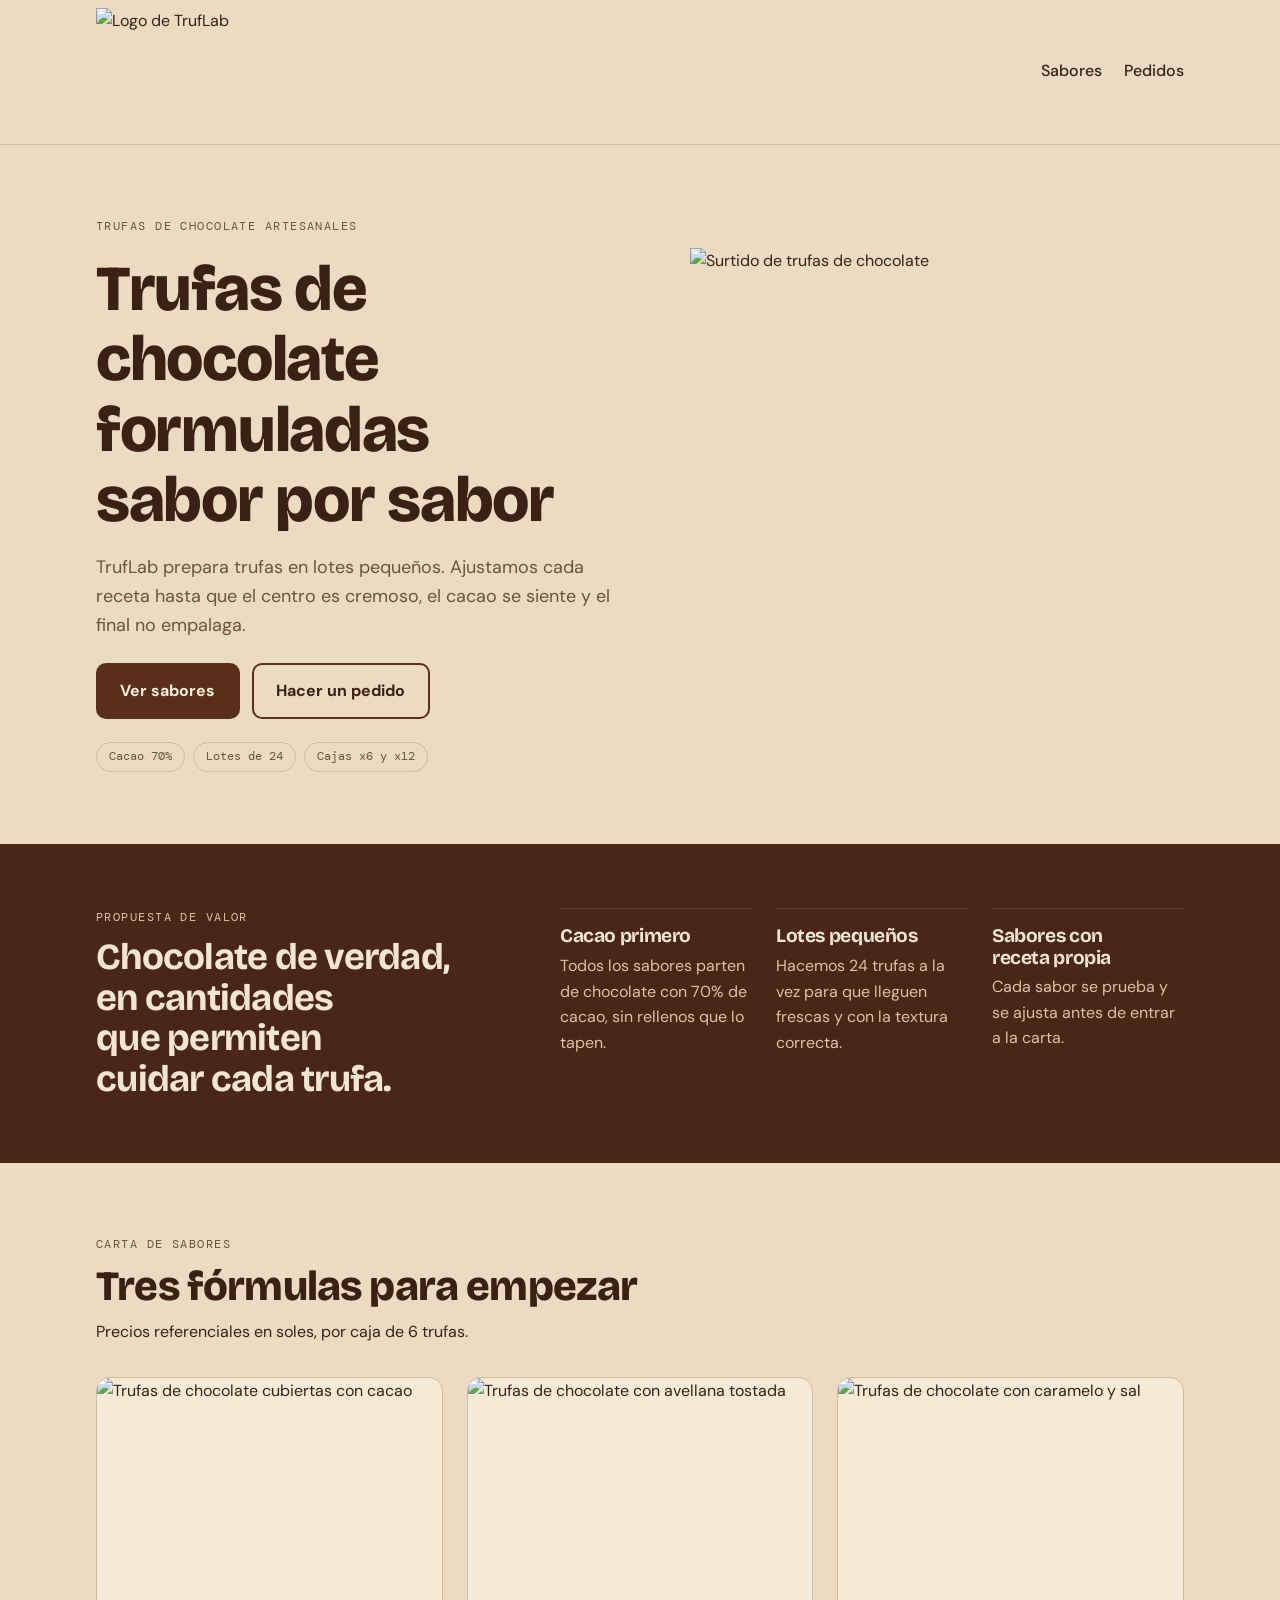
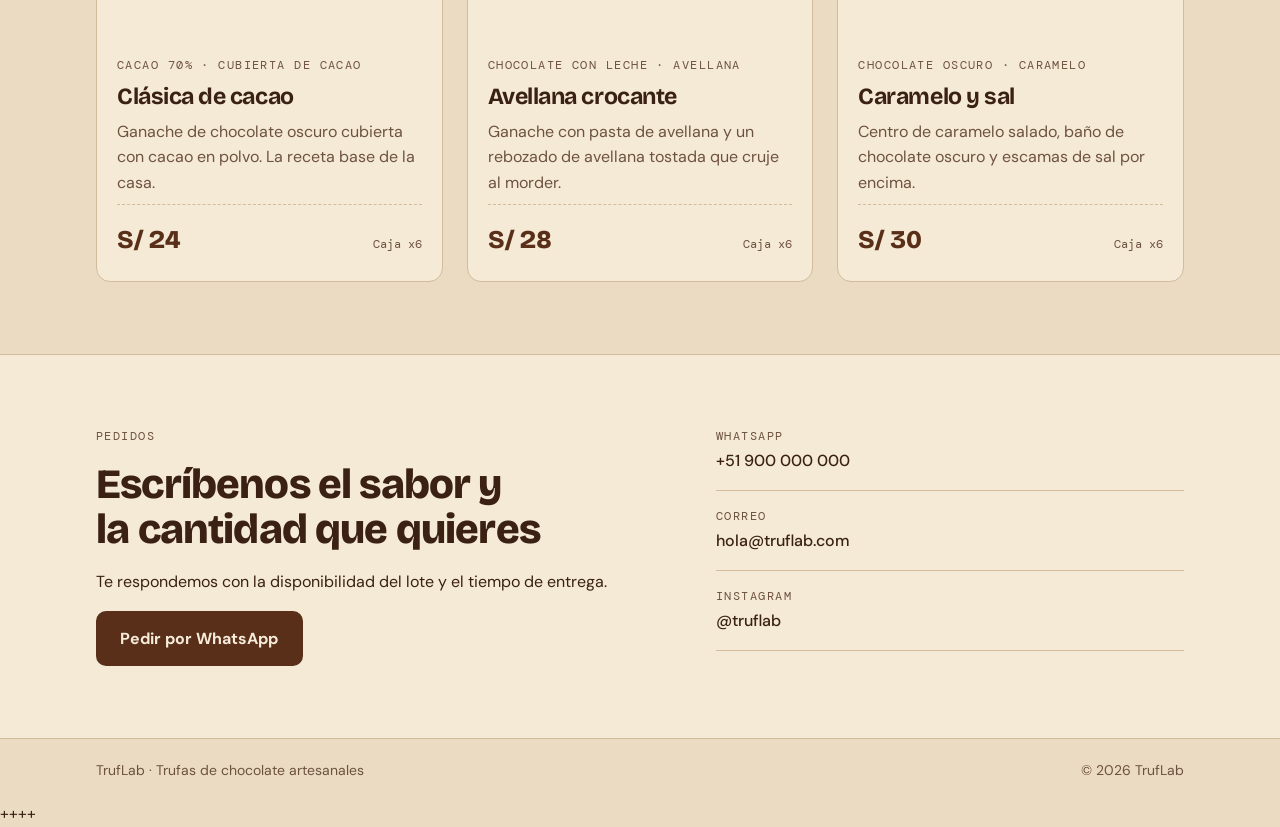
==== index.html @ 4986d599 "Rename Trufilab (2).html to index.html" ====
<!DOCTYPE html>
<html lang="es">
<head>
    <meta charset="UTF-8">
    <meta name="viewport" content="width=device-width, initial-scale=1.0">

    <title>TrufLab | Trufas artesanales</title>

    <meta name="description" content="TrufLab: trufas de chocolate artesanales de distintos sabores, hechas en lotes pequeños.">

    <link rel="preconnect" href="https://fonts.googleapis.com">
    <link rel="preconnect" href="https://fonts.gstatic.com" crossorigin>

    <link href="https://fonts.googleapis.com/css2?family=Bricolage+Grotesque:wght@600;700;800&family=DM+Mono:wght@400;500&family=DM+Sans:wght@400;500;700&display=swap" rel="stylesheet">

    <link rel="stylesheet" href="styles.css">
</head>

<body>

    <!-- ENCABEZADO -->
    <header class="site-header">
        <div class="wrap header-inner">

            <a class="brand" href="#inicio" aria-label="TrufLab, ir al inicio">
                <img src="img/logo.png"
                     alt="Logo de TrufLab"<
                     width="600"
                     height="411">
            </a>

            <nav class="nav" aria-label="Navegación principal">
                <a href="#sabores">Sabores</a>
                <a href="#pedidos">Pedidos</a>
            </nav>

        </div>
    </header>

    <main id="inicio">

        <!-- PRESENTACIÓN PRINCIPAL -->
        <section class="hero">
            <div class="wrap hero-inner">

                <div class="hero-copy">

                    <p class="eyebrow">Trufas de chocolate artesanales</p>

                    <h1>Trufas de chocolate formuladas sabor por sabor</h1>

                    <p class="lead">
                        TrufLab prepara trufas en lotes pequeños.
                        Ajustamos cada receta hasta que el centro es cremoso,
                        el cacao se siente y el final no empalaga.
                    </p>

                    <div class="actions">
                        <a class="btn btn-primary" href="#sabores">
                            Ver sabores
                        </a>

                        <a class="btn btn-ghost" href="#pedidos">
                            Hacer un pedido
                        </a>
                    </div>

                    <ul class="chips" aria-label="Datos de la casa">
                        <li>Cacao 70%</li>
                        <li>Lotes de 24</li>
                        <li>Cajas x6 y x12</li>
                    </ul>

                </div>

                <div class="hero-art">
                    <img src="img/encabezado.jpg"
                         alt="Surtido de trufas de chocolate"
                         width="900"
                         height="900">
                </div>

            </div>
        </section>

        <!-- PROPUESTA DE VALOR -->
        <section class="band" aria-labelledby="propuesta-titulo">
            <div class="wrap band-inner">

                <div>
                    <p class="eyebrow">Propuesta de valor</p>

                    <h2 id="propuesta-titulo">
                        Chocolate de verdad, en cantidades que permiten cuidar cada trufa.
                    </h2>
                </div>

                <ul class="value-list">

                    <li>
                        <h3>Cacao primero</h3>
                        <p>
                            Todos los sabores parten de chocolate con
                            70% de cacao, sin rellenos que lo tapen.
                        </p>
                    </li>

                    <li>
                        <h3>Lotes pequeños</h3>
                        <p>
                            Hacemos 24 trufas a la vez para que lleguen
                            frescas y con la textura correcta.
                        </p>
                    </li>

                    <li>
                        <h3>Sabores con receta propia</h3>
                        <p>
                            Cada sabor se prueba y se ajusta antes
                            de entrar a la carta.
                        </p>
                    </li>

                </ul>

            </div>
        </section>

        <!-- PRODUCTOS -->
        <section id="sabores" class="products"
                 aria-labelledby="sabores-titulo">

            <div class="wrap products-inner">

                <div class="section-head">
                    <p class="eyebrow">Carta de sabores</p>

                    <h2 id="sabores-titulo">
                        Tres fórmulas para empezar
                    </h2>

                    <p>
                        Precios referenciales en soles, por caja de 6 trufas.
                    </p>
                </div>

                <ul class="cards">

                    <!-- PRODUCTO 1 -->
                    <li class="card">

                        <img src="img/trufa-granas.jpg"
                             alt="Trufas de chocolate cubiertas con cacao"
                             width="480"
                             height="360">

                        <div class="card-body">

                            <p class="eyebrow">
                                Cacao 70% · Cubierta de cacao
                            </p>

                            <h3>Clásica de cacao</h3>

                            <p>
                                Ganache de chocolate oscuro cubierta
                                con cacao en polvo. La receta base de la casa.
                            </p>

                            <div class="price-row">
                                <span class="price">S/ 24</span>
                                <span class="unit">Caja x6</span>
                            </div>

                        </div>
                    </li>

                    <!-- PRODUCTO 2 -->
                    <li class="card">

                        <img src="img/trufa-coco.jpg"
                             alt="Trufas de chocolate con avellana tostada"
                             width="480"
                             height="360">

                        <div class="card-body">

                            <p class="eyebrow">
                                Chocolate con leche · Avellana
                            </p>

                            <h3>Avellana crocante</h3>

                            <p>
                                Ganache con pasta de avellana y un
                                rebozado de avellana tostada que cruje al morder.
                            </p>

                            <div class="price-row">
                                <span class="price">S/ 28</span>
                                <span class="unit">Caja x6</span>
                            </div>

                        </div>
                    </li>

                    <!-- PRODUCTO 3 -->
                    <li class="card">

                        <img src="img/trufa-pistacho.jpg"
                             alt="Trufas de chocolate con caramelo y sal"
                             width="480"
                             height="360">

                        <div class="card-body">

                            <p class="eyebrow">
                                Chocolate oscuro · Caramelo
                            </p>

                            <h3>Caramelo y sal</h3>

                            <p>
                                Centro de caramelo salado, baño de
                                chocolate oscuro y escamas de sal por encima.
                            </p>

                            <div class="price-row">
                                <span class="price">S/ 30</span>
                                <span class="unit">Caja x6</span>
                            </div>

                        </div>
                    </li>

                </ul>

            </div>
        </section>

        <!-- CONTACTO Y PEDIDOS -->
        <section id="pedidos" class="contact"
                 aria-labelledby="pedidos-titulo">

            <div class="wrap contact-inner">

                <div class="contact-copy">

                    <p class="eyebrow">Pedidos</p>

                    <h2 id="pedidos-titulo">
                        Escríbenos el sabor y la cantidad que quieres
                    </h2>

                    <p>
                        Te respondemos con la disponibilidad del lote
                        y el tiempo de entrega.
                    </p>

                    <a class="btn btn-primary"
                       href="https://wa.me/51900000000"
                       target="_blank"
                       rel="noopener noreferrer">
                        Pedir por WhatsApp
                    </a>

                </div>

                <dl class="contact-list">

                    <div>
                        <dt>WhatsApp</dt>
                        <dd>+51 900 000 000</dd>
                    </div>

                    <div>
                        <dt>Correo</dt>
                        <dd>hola@truflab.com</dd>
                    </div>

                    <div>
                        <dt>Instagram</dt>
                        <dd>@truflab</dd>
                    </div>

                </dl>

            </div>
        </section>

    </main>

    <!-- PIE DE PÁGINA -->
    <footer class="site-footer">

        <div class="wrap footer-inner">

            <span>TrufLab · Trufas de chocolate artesanales</span>

            <span>© 2026 TrufLab</span>

        </div>

    </footer>

</body>
</html>
++++
---- styles.css ----
/*
  TrufLab
  Concepto: laboratorio de chocolate. Fondo beige de papel de repostería,
  marrón cacao para texto y botones, etiquetas en tipografía monoespaciada
  como las de un cuaderno de lote.
*/

:root {
  --bg: #eadbc2;
  --surface: #f5ead6;
  --fg: #3a2113;
  --muted: #6e5240;
  --line: #d2bc9b;
  --brand: #5a2f1a;
  --brand-fg: #f6ecda;
  --band-bg: #4a2616;
  --band-fg: #f3e6cf;
  --band-muted: #dcc3a2;
  --band-line: #6c4531;

  --font-display: "Bricolage Grotesque", "Trebuchet MS", "Segoe UI", sans-serif;
  --font-body: "DM Sans", "Segoe UI", system-ui, sans-serif;
  --font-mono: "DM Mono", ui-monospace, "SFMono-Regular", Menlo, monospace;
}

@media (prefers-color-scheme: dark) {
  :root:not([data-theme="light"]) {
    --bg: #22140d;
    --surface: #2d1b12;
    --fg: #f2e5cf;
    --muted: #c7ac8e;
    --line: #4b3426;
    --brand: #d8a877;
    --brand-fg: #2a1509;
    --band-bg: #170b06;
    --band-fg: #f2e5cf;
    --band-muted: #c7ac8e;
    --band-line: #3f2a1e;
    color-scheme: dark;
  }
}

:root[data-theme="dark"] {
  --bg: #22140d;
  --surface: #2d1b12;
  --fg: #f2e5cf;
  --muted: #c7ac8e;
  --line: #4b3426;
  --brand: #d8a877;
  --brand-fg: #2a1509;
  --band-bg: #170b06;
  --band-fg: #f2e5cf;
  --band-muted: #c7ac8e;
  --band-line: #3f2a1e;
  color-scheme: dark;
}

* {
  box-sizing: border-box;
}

html {
  scroll-behavior: smooth;
}

body {
  margin: 0;
  background: var(--bg);
  color: var(--fg);
  font-family: var(--font-body);
  font-size: 16px;
  line-height: 1.6;
}

img {
  max-width: 100%;
  height: auto;
}

h1,
h2,
h3 {
  margin: 0;
  font-family: var(--font-display);
  line-height: 1.1;
  letter-spacing: -0.02em;
  text-wrap: balance;
}

p {
  margin: 0;
  max-width: 62ch;
}

a {
  color: inherit;
}

:focus-visible {
  outline: 3px solid var(--brand);
  outline-offset: 3px;
}

/* Contenedor: el margen lateral se define una sola vez aquí */
.wrap {
  width: 100%;
  max-width: 1120px;
  margin-inline: auto;
  padding-left: max(16px, env(safe-area-inset-left, 0px));
  padding-right: max(16px, env(safe-area-inset-right, 0px));
}

.eyebrow {
  font-family: var(--font-mono);
  font-size: 0.75rem;
  letter-spacing: 0.12em;
  text-transform: uppercase;
  color: var(--muted);
}

/* Encabezado */
.site-header {
  border-bottom: 1px solid var(--line);
}

.header-inner {
  display: flex;
  align-items: center;
  justify-content: space-between;
  gap: 1rem;
  padding-block: 0.5rem;
}

.brand {
  display: flex;
  align-items: center;
  gap: 0.65rem;
  text-decoration: none;
}

.brand img {
  display: block;
  width: auto;
  height: clamp(96px, 14vw, 128px);
}

.nav {
  display: flex;
  gap: 1.4rem;
  font-weight: 500;
}

.nav a {
  text-decoration: none;
  padding-block: 0.3rem;
  border-bottom: 2px solid transparent;
}

.nav a:hover {
  border-bottom-color: var(--brand);
}

/* Portada */
.hero-inner {
  display: grid;
  grid-template-columns: 1fr;
  gap: 2rem;
  align-items: center;
  padding-block: clamp(2rem, 6vw, 4.5rem);
}

.hero-copy {
  display: flex;
  flex-direction: column;
  align-items: flex-start;
  gap: 1.1rem;
  min-width: 0;
}

.hero h1 {
  font-weight: 800;
  font-size: clamp(2.3rem, 6.4vw, 4rem);
}

.lead {
  font-size: 1.125rem;
  color: var(--muted);
}

.actions {
  display: flex;
  flex-wrap: wrap;
  gap: 0.75rem;
  margin-top: 0.4rem;
}

.btn {
  display: inline-flex;
  align-items: center;
  justify-content: center;
  padding: 0.8rem 1.4rem;
  border: 2px solid var(--brand);
  border-radius: 10px;
  font-weight: 700;
  text-decoration: none;
  transition: transform 0.15s ease;
}

.btn:hover {
  transform: translateY(-2px);
}

.btn-primary {
  background: var(--brand);
  color: var(--brand-fg);
}

.btn-ghost {
  background: transparent;
  color: var(--fg);
}

.chips {
  display: flex;
  flex-wrap: wrap;
  gap: 0.5rem;
  margin: 0.4rem 0 0;
  padding: 0;
  list-style: none;
}

.chips li {
  padding: 0.25rem 0.75rem;
  border: 1px solid var(--line);
  border-radius: 999px;
  font-family: var(--font-mono);
  font-size: 0.78rem;
  color: var(--muted);
}

.hero-art {
  min-width: 0;
}

.hero-art img {
  display: block;
  width: 100%;
  max-width: 520px;
  margin-inline: auto;
}

/* Propuesta de valor */
.band {
  background: var(--band-bg);
  color: var(--band-fg);
}

.band-inner {
  display: grid;
  grid-template-columns: 1fr;
  gap: 2rem;
  padding-block: clamp(2.5rem, 6vw, 4rem);
}

.band .eyebrow {
  color: var(--band-muted);
}

.band h2 {
  margin-top: 0.6rem;
  font-weight: 700;
  font-size: clamp(1.6rem, 4vw, 2.3rem);
}

.value-list {
  display: grid;
  grid-template-columns: 1fr;
  gap: 1.5rem;
  margin: 0;
  padding: 0;
  list-style: none;
}

.value-list li {
  min-width: 0;
  padding-top: 1rem;
  border-top: 1px solid var(--band-line);
}

.value-list h3 {
  margin-bottom: 0.4rem;
  font-size: 1.2rem;
  font-weight: 700;
}

.value-list p {
  color: var(--band-muted);
}

/* Productos */
.products-inner {
  padding-block: clamp(2.5rem, 6vw, 4.5rem);
}

.section-head {
  display: flex;
  flex-direction: column;
  gap: 0.6rem;
  margin-bottom: 2rem;
}

.section-head h2 {
  font-weight: 800;
  font-size: clamp(1.8rem, 4.5vw, 2.6rem);
}

.cards {
  display: grid;
  grid-template-columns: 1fr;
  gap: 1.5rem;
  margin: 0;
  padding: 0;
  list-style: none;
}

.card {
  display: flex;
  flex-direction: column;
  min-width: 0;
  overflow: hidden;
  background: var(--surface);
  border: 1px solid var(--line);
  border-radius: 14px;
}

.card img {
  display: block;
  width: 100%;
  aspect-ratio: 4 / 3;
  object-fit: cover;
}

.card-body {
  display: flex;
  flex: 1;
  flex-direction: column;
  gap: 0.55rem;
  padding: 1.25rem;
}

.card h3 {
  font-size: 1.45rem;
  font-weight: 700;
}

.card p {
  color: var(--muted);
}

.price-row {
  display: flex;
  flex-wrap: wrap;
  align-items: baseline;
  justify-content: space-between;
  gap: 0.25rem 1rem;
  margin-top: auto;
  padding-top: 0.9rem;
  border-top: 1px dashed var(--line);
}

.price {
  font-family: var(--font-display);
  font-size: 1.6rem;
  font-weight: 800;
  color: var(--brand);
  font-variant-numeric: tabular-nums;
}

.unit {
  font-family: var(--font-mono);
  font-size: 0.78rem;
  color: var(--muted);
}

/* Contacto */
.contact {
  background: var(--surface);
  border-top: 1px solid var(--line);
}

.contact-inner {
  display: grid;
  grid-template-columns: 1fr;
  gap: 2rem;
  padding-block: clamp(2.5rem, 6vw, 4.5rem);
}

.contact-copy {
  display: flex;
  flex-direction: column;
  align-items: flex-start;
  gap: 1rem;
  min-width: 0;
}

.contact h2 {
  font-weight: 800;
  font-size: clamp(1.8rem, 4.5vw, 2.6rem);
}

.contact-list {
  display: grid;
  gap: 1rem;
  margin: 0;
  align-content: start;
  min-width: 0;
}

.contact-list div {
  padding-bottom: 1rem;
  border-bottom: 1px solid var(--line);
}

.contact-list dt {
  font-family: var(--font-mono);
  font-size: 0.75rem;
  letter-spacing: 0.12em;
  text-transform: uppercase;
  color: var(--muted);
}

.contact-list dd {
  margin: 0.15rem 0 0;
  font-weight: 500;
  overflow-wrap: anywhere;
}

/* Pie */
.site-footer {
  border-top: 1px solid var(--line);
  font-size: 0.875rem;
  color: var(--muted);
}

.footer-inner {
  display: flex;
  flex-wrap: wrap;
  justify-content: space-between;
  gap: 0.5rem 1rem;
  padding-block: 1.25rem;
}

[id] {
  scroll-margin-top: 1rem;
}

@media (min-width: 860px) {
  .hero-inner {
    grid-template-columns: 1.05fr 0.95fr;
    gap: 3rem;
  }

  .band-inner {
    grid-template-columns: 0.8fr 1.2fr;
    gap: 3rem;
  }

  .value-list {
    grid-template-columns: repeat(3, 1fr);
  }

  .cards {
    grid-template-columns: repeat(3, 1fr);
  }

  .contact-inner {
    grid-template-columns: 1.1fr 0.9fr;
    gap: 3rem;
  }
}

@media (prefers-reduced-motion: reduce) {
  html {
    scroll-behavior: auto;
  }

  .btn {
    transition: none;
  }

  .btn:hover {
    transform: none;
  }
}
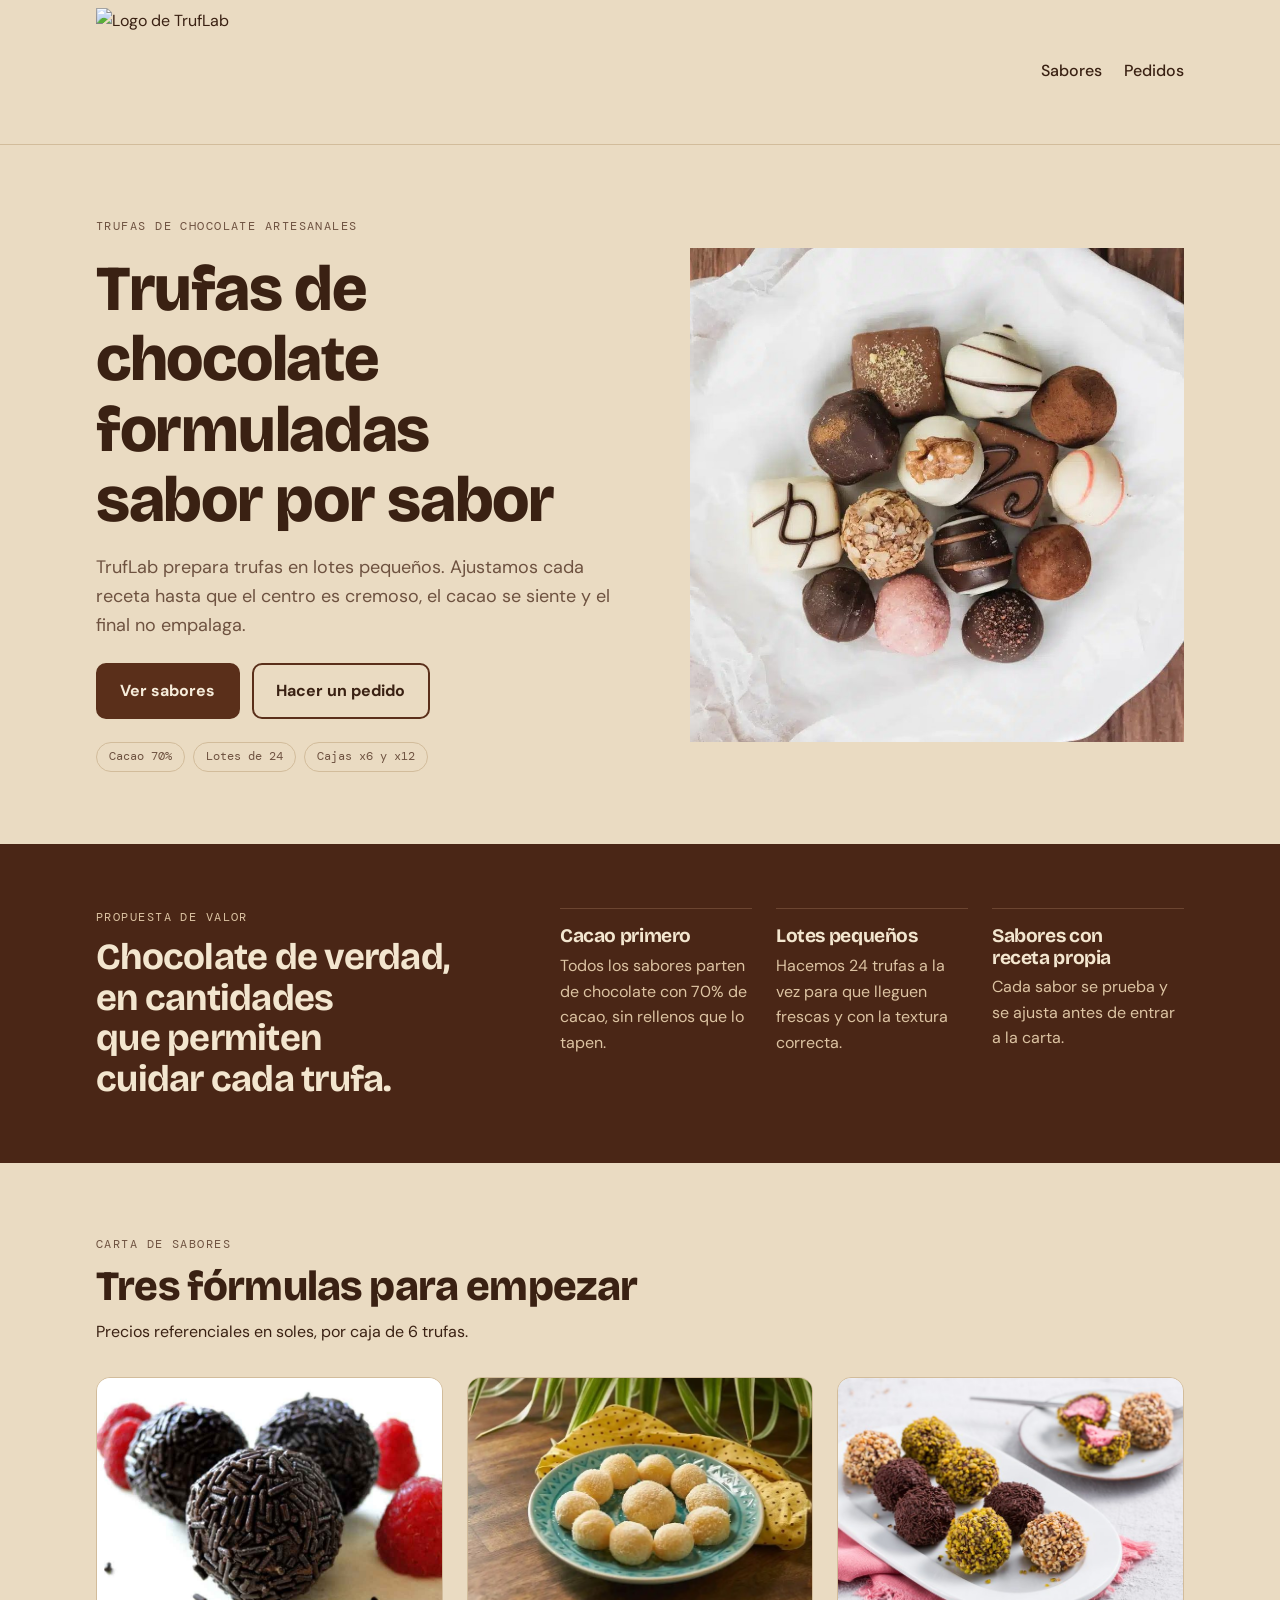
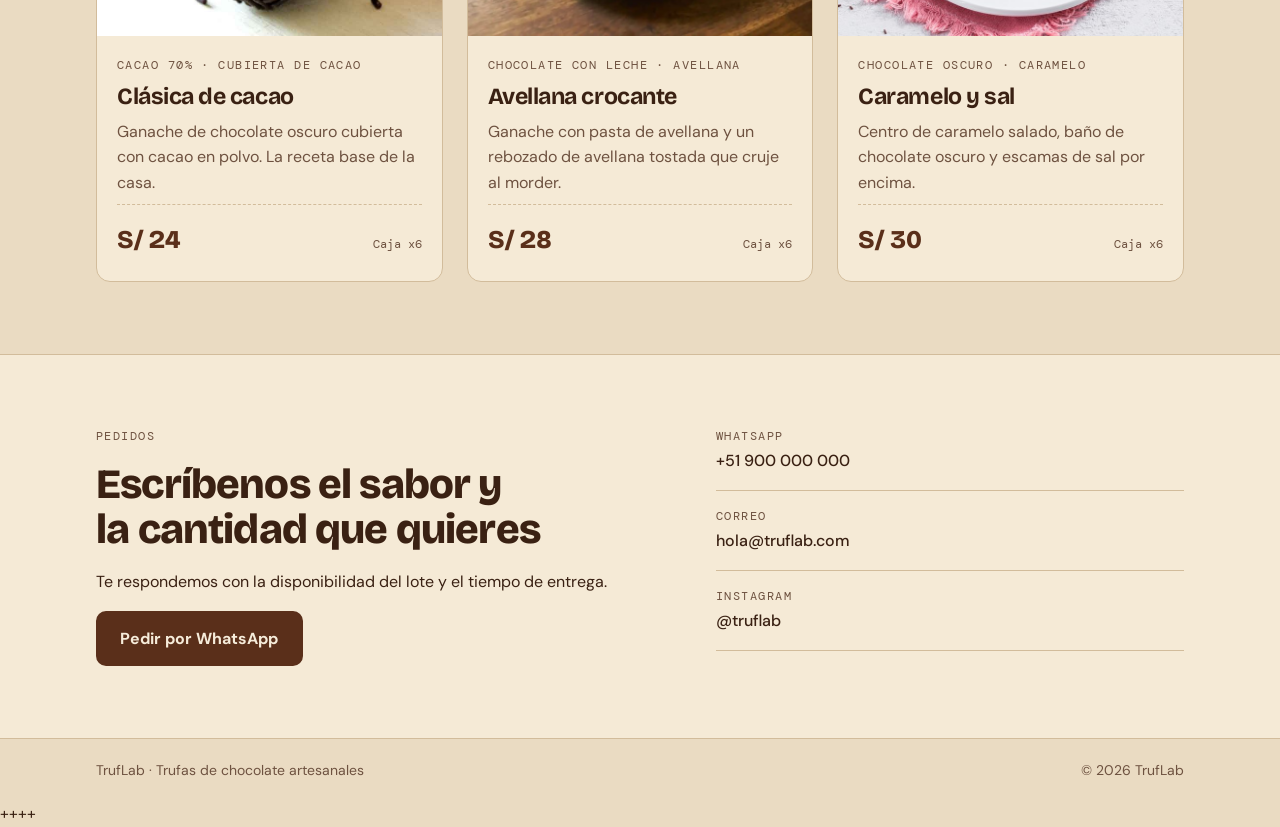
==== commit 007a99a3: "Update index.html" ====
--- a/index.html
+++ b/index.html
@@ -75,7 +75,7 @@
                 </div>
 
                 <div class="hero-art">
-                    <img src="img/encabezado.jpg"
+                    <img src="encabezado.jpg"
                          alt="Surtido de trufas de chocolate"
                          width="900"
                          height="900">
@@ -150,7 +150,7 @@
                     <!-- PRODUCTO 1 -->
                     <li class="card">
 
-                        <img src="img/trufa-granas.jpg"
+                        <img src="trufa-granas.jpg"
                              alt="Trufas de chocolate cubiertas con cacao"
                              width="480"
                              height="360">
@@ -179,7 +179,7 @@
                     <!-- PRODUCTO 2 -->
                     <li class="card">
 
-                        <img src="img/trufa-coco.jpg"
+                        <img src="trufa-coco.jpg"
                              alt="Trufas de chocolate con avellana tostada"
                              width="480"
                              height="360">
@@ -208,7 +208,7 @@
                     <!-- PRODUCTO 3 -->
                     <li class="card">
 
-                        <img src="img/trufa-pistacho.jpg"
+                        <img src="trufa-pistacho.jpg"
                              alt="Trufas de chocolate con caramelo y sal"
                              width="480"
                              height="360">
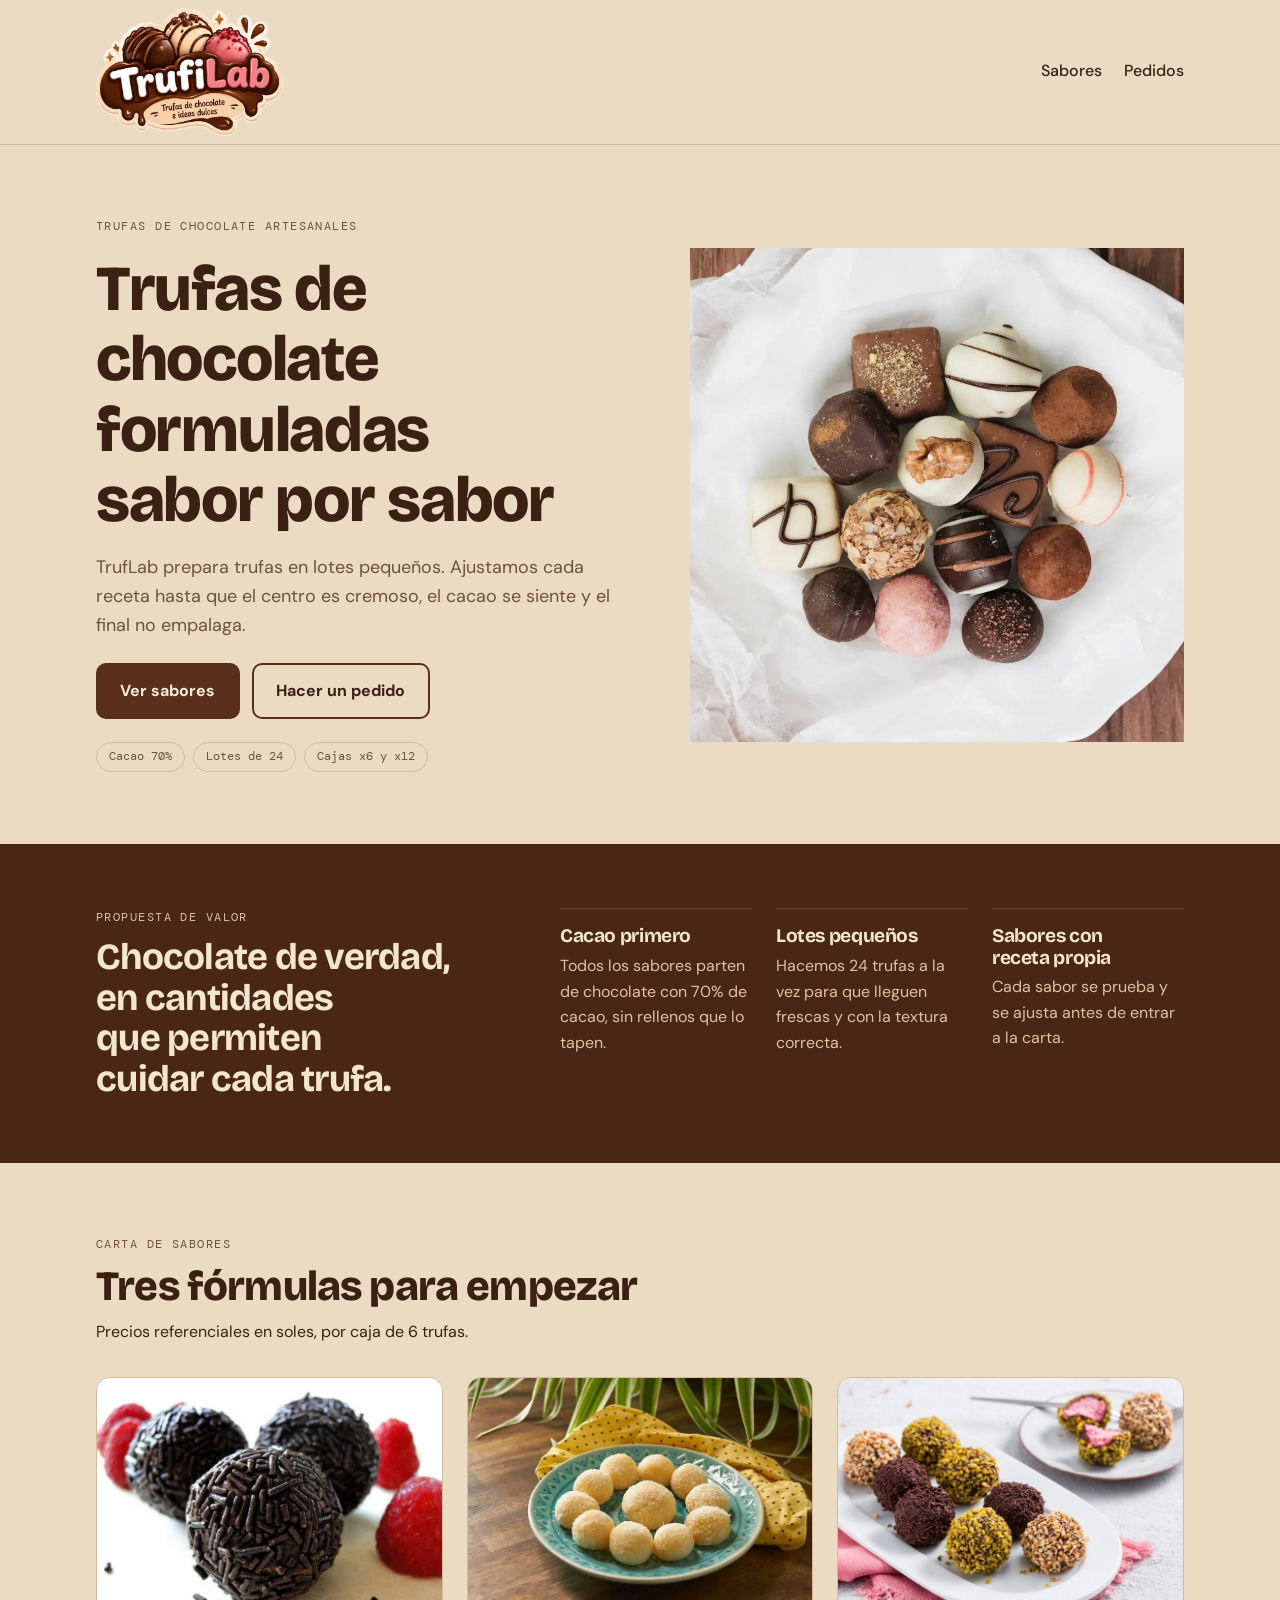
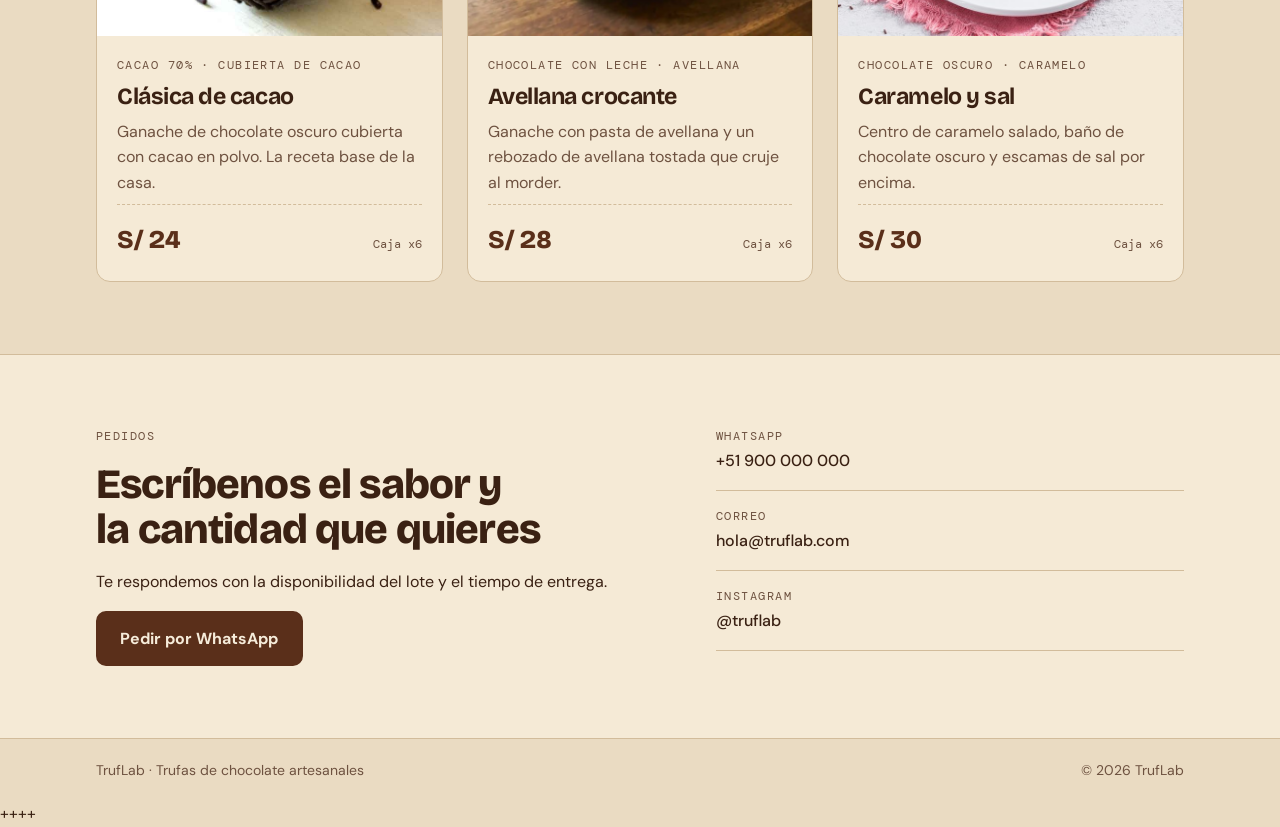
==== commit 0302790d: "Update index.html" ====
--- a/index.html
+++ b/index.html
@@ -24,7 +24,7 @@
         <div class="wrap header-inner">
 
             <a class="brand" href="#inicio" aria-label="TrufLab, ir al inicio">
-                <img src="img/logo.png"
+                <img src="logo.png"
                      alt="Logo de TrufLab"<
                      width="600"
                      height="411">
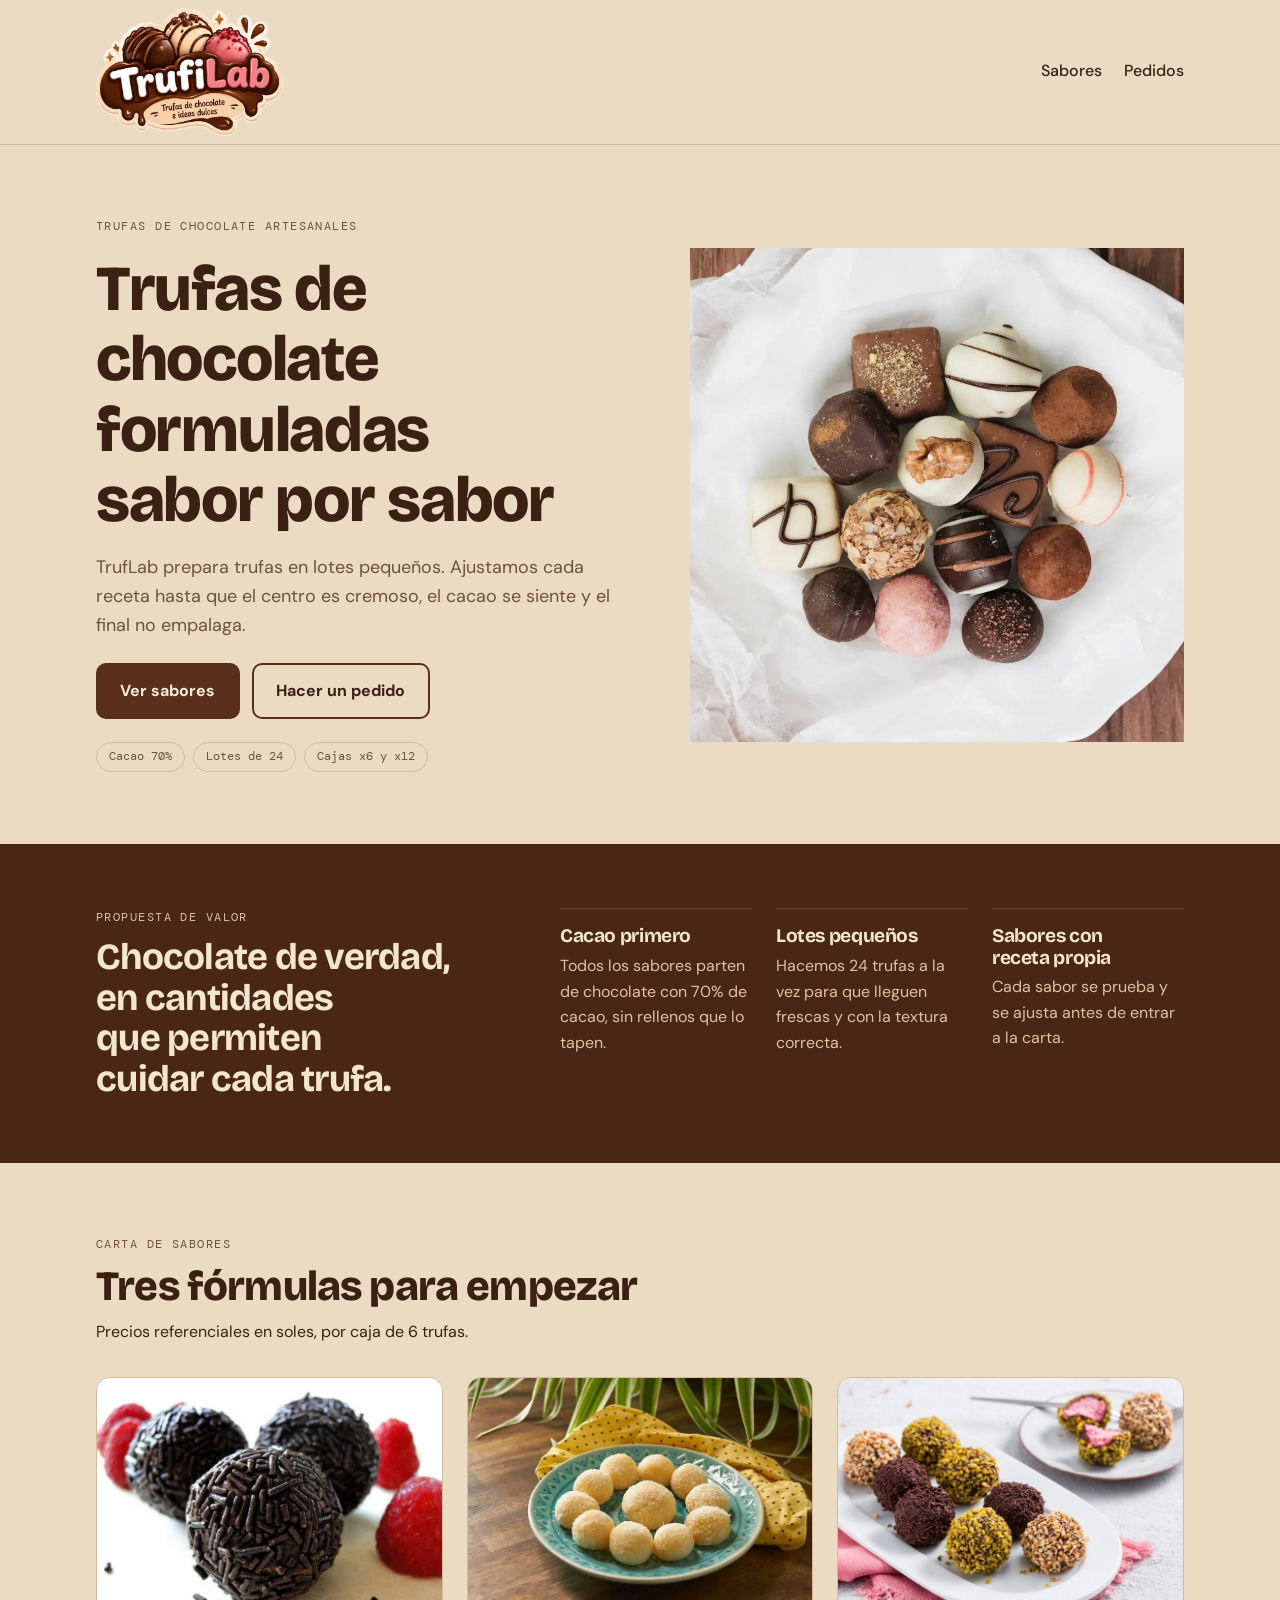
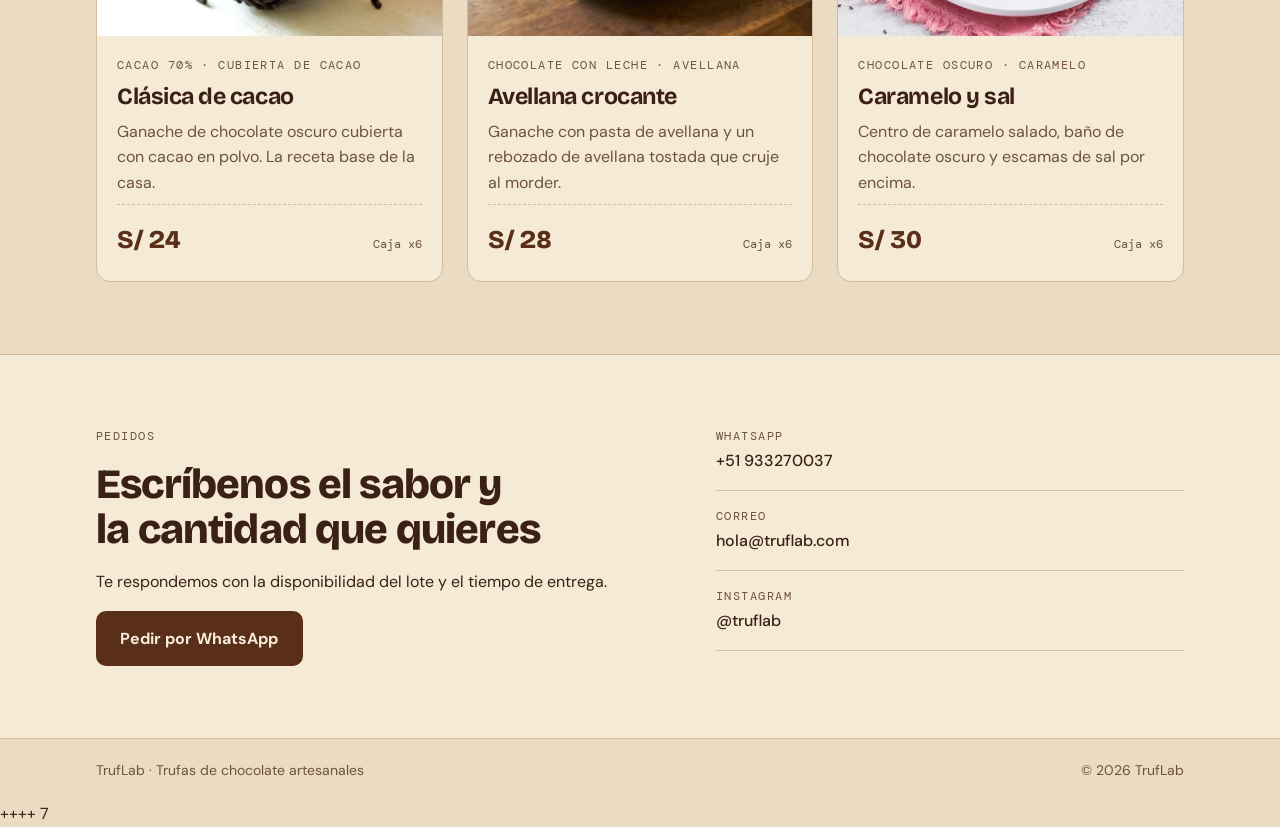
==== commit ca28c639: "Update index.html" ====
--- a/index.html
+++ b/index.html
@@ -271,7 +271,7 @@
 
                     <div>
                         <dt>WhatsApp</dt>
-                        <dd>+51 900 000 000</dd>
+                        <dd>+51 933270037</dd>
                     </div>
 
                     <div>
@@ -307,3 +307,4 @@
 </body>
 </html>
 ++++
+7
